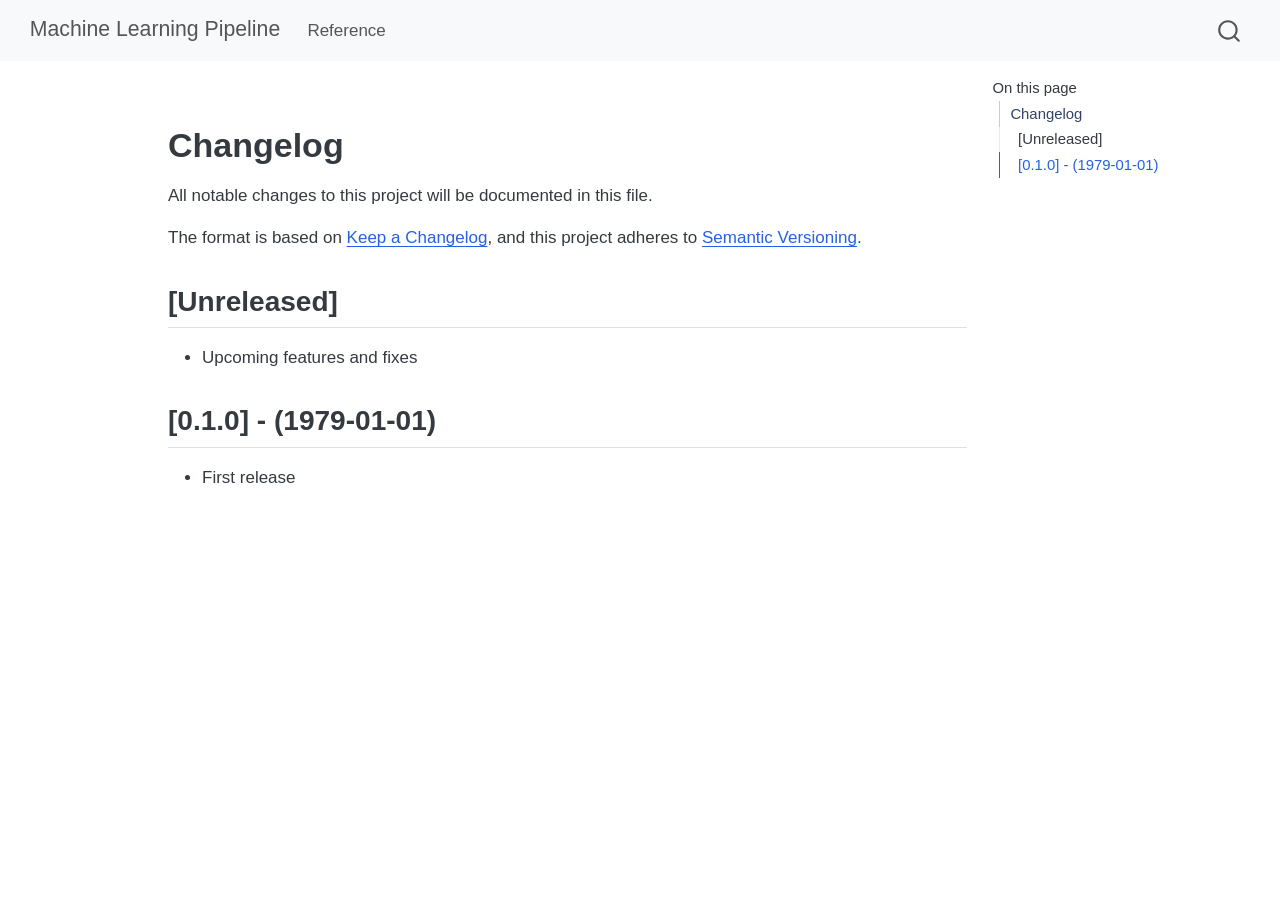
==== index.html @ 41226e07 "Built site for gh-pages" ====
<html xmlns="http://www.w3.org/1999/xhtml">    
  <head>      
    <title>Redirect to CHANGELOG.html</title>      
    <meta http-equiv="refresh" content="0;URL='CHANGELOG.html'" />    
  </head>    
  <body> 
  </body>  
</html>
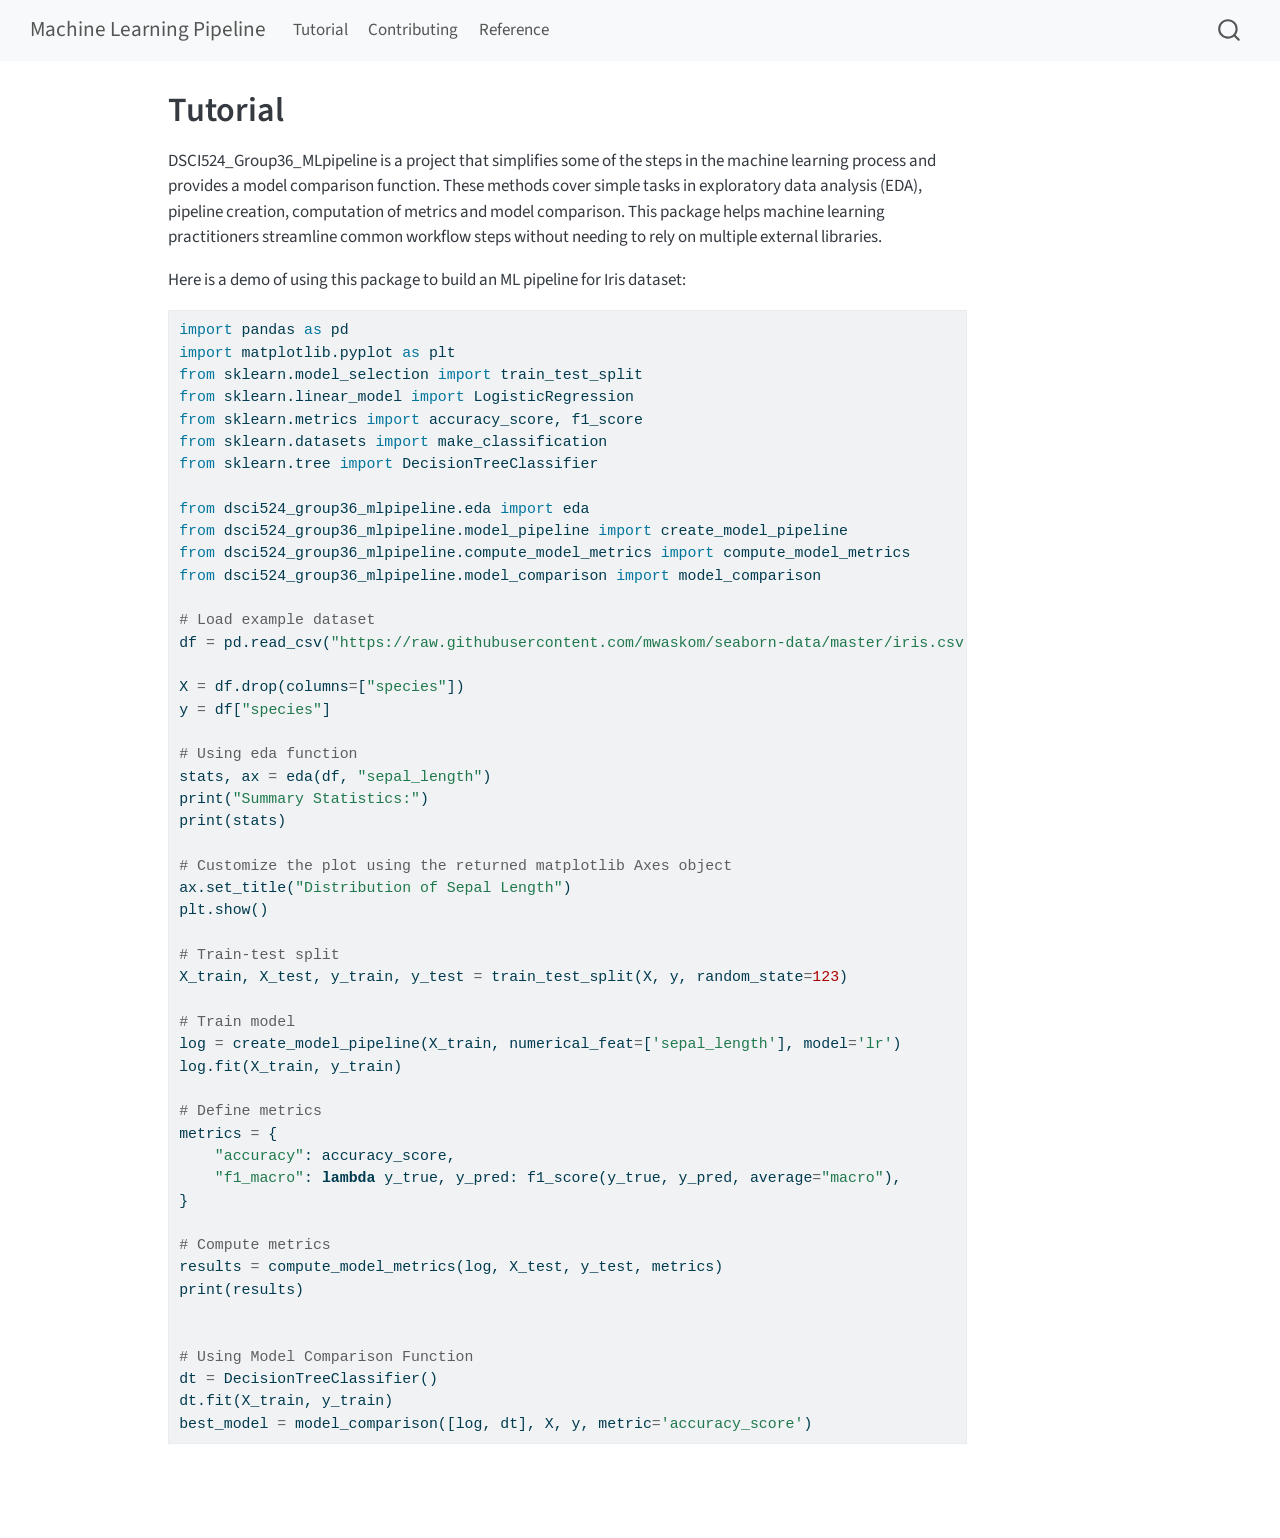
==== commit 51edd1df: "Built site for gh-pages" ====
--- a/index.html
+++ b/index.html
@@ -1,8 +1,636 @@
-<html xmlns="http://www.w3.org/1999/xhtml">    
-  <head>      
-    <title>Redirect to CHANGELOG.html</title>      
-    <meta http-equiv="refresh" content="0;URL='CHANGELOG.html'" />    
-  </head>    
-  <body> 
-  </body>  
-</html>     
+<!DOCTYPE html>
+<html xmlns="http://www.w3.org/1999/xhtml" lang="en" xml:lang="en"><head>
+
+<meta charset="utf-8">
+<meta name="generator" content="quarto-1.8.27">
+
+<meta name="viewport" content="width=device-width, initial-scale=1.0, user-scalable=yes">
+
+
+<title>Tutorial – Machine Learning Pipeline</title>
+<style>
+code{white-space: pre-wrap;}
+span.smallcaps{font-variant: small-caps;}
+div.columns{display: flex; gap: min(4vw, 1.5em);}
+div.column{flex: auto; overflow-x: auto;}
+div.hanging-indent{margin-left: 1.5em; text-indent: -1.5em;}
+ul.task-list{list-style: none;}
+ul.task-list li input[type="checkbox"] {
+  width: 0.8em;
+  margin: 0 0.8em 0.2em -1em; /* quarto-specific, see https://github.com/quarto-dev/quarto-cli/issues/4556 */ 
+  vertical-align: middle;
+}
+/* CSS for syntax highlighting */
+html { -webkit-text-size-adjust: 100%; }
+pre > code.sourceCode { white-space: pre; position: relative; }
+pre > code.sourceCode > span { display: inline-block; line-height: 1.25; }
+pre > code.sourceCode > span:empty { height: 1.2em; }
+.sourceCode { overflow: visible; }
+code.sourceCode > span { color: inherit; text-decoration: inherit; }
+div.sourceCode { margin: 1em 0; }
+pre.sourceCode { margin: 0; }
+@media screen {
+div.sourceCode { overflow: auto; }
+}
+@media print {
+pre > code.sourceCode { white-space: pre-wrap; }
+pre > code.sourceCode > span { text-indent: -5em; padding-left: 5em; }
+}
+pre.numberSource code
+  { counter-reset: source-line 0; }
+pre.numberSource code > span
+  { position: relative; left: -4em; counter-increment: source-line; }
+pre.numberSource code > span > a:first-child::before
+  { content: counter(source-line);
+    position: relative; left: -1em; text-align: right; vertical-align: baseline;
+    border: none; display: inline-block;
+    -webkit-touch-callout: none; -webkit-user-select: none;
+    -khtml-user-select: none; -moz-user-select: none;
+    -ms-user-select: none; user-select: none;
+    padding: 0 4px; width: 4em;
+  }
+pre.numberSource { margin-left: 3em;  padding-left: 4px; }
+div.sourceCode
+  {   }
+@media screen {
+pre > code.sourceCode > span > a:first-child::before { text-decoration: underline; }
+}
+</style>
+
+
+<script src="site_libs/quarto-nav/quarto-nav.js"></script>
+<script src="site_libs/quarto-nav/headroom.min.js"></script>
+<script src="site_libs/clipboard/clipboard.min.js"></script>
+<script src="site_libs/quarto-search/autocomplete.umd.js"></script>
+<script src="site_libs/quarto-search/fuse.min.js"></script>
+<script src="site_libs/quarto-search/quarto-search.js"></script>
+<meta name="quarto:offset" content="./">
+<script src="site_libs/quarto-html/quarto.js" type="module"></script>
+<script src="site_libs/quarto-html/tabsets/tabsets.js" type="module"></script>
+<script src="site_libs/quarto-html/axe/axe-check.js" type="module"></script>
+<script src="site_libs/quarto-html/popper.min.js"></script>
+<script src="site_libs/quarto-html/tippy.umd.min.js"></script>
+<script src="site_libs/quarto-html/anchor.min.js"></script>
+<link href="site_libs/quarto-html/tippy.css" rel="stylesheet">
+<link href="site_libs/quarto-html/quarto-syntax-highlighting-ed96de9b727972fe78a7b5d16c58bf87.css" rel="stylesheet" id="quarto-text-highlighting-styles">
+<script src="site_libs/bootstrap/bootstrap.min.js"></script>
+<link href="site_libs/bootstrap/bootstrap-icons.css" rel="stylesheet">
+<link href="site_libs/bootstrap/bootstrap-0b37c64f34216b628666a8dac638b53b.min.css" rel="stylesheet" append-hash="true" id="quarto-bootstrap" data-mode="light">
+<script id="quarto-search-options" type="application/json">{
+  "location": "navbar",
+  "copy-button": false,
+  "collapse-after": 3,
+  "panel-placement": "end",
+  "type": "overlay",
+  "limit": 50,
+  "keyboard-shortcut": [
+    "f",
+    "/",
+    "s"
+  ],
+  "show-item-context": false,
+  "language": {
+    "search-no-results-text": "No results",
+    "search-matching-documents-text": "matching documents",
+    "search-copy-link-title": "Copy link to search",
+    "search-hide-matches-text": "Hide additional matches",
+    "search-more-match-text": "more match in this document",
+    "search-more-matches-text": "more matches in this document",
+    "search-clear-button-title": "Clear",
+    "search-text-placeholder": "",
+    "search-detached-cancel-button-title": "Cancel",
+    "search-submit-button-title": "Submit",
+    "search-label": "Search"
+  }
+}</script>
+
+
+</head>
+
+<body class="nav-fixed quarto-light">
+
+<div id="quarto-search-results"></div>
+  <header id="quarto-header" class="headroom fixed-top">
+    <nav class="navbar navbar-expand-lg " data-bs-theme="dark">
+      <div class="navbar-container container-fluid">
+      <div class="navbar-brand-container mx-auto">
+    <a class="navbar-brand" href="./index.html">
+    <span class="navbar-title">Machine Learning Pipeline</span>
+    </a>
+  </div>
+            <div id="quarto-search" class="" title="Search"></div>
+          <button class="navbar-toggler" type="button" data-bs-toggle="collapse" data-bs-target="#navbarCollapse" aria-controls="navbarCollapse" role="menu" aria-expanded="false" aria-label="Toggle navigation" onclick="if (window.quartoToggleHeadroom) { window.quartoToggleHeadroom(); }">
+  <span class="navbar-toggler-icon"></span>
+</button>
+          <div class="collapse navbar-collapse" id="navbarCollapse">
+            <ul class="navbar-nav navbar-nav-scroll me-auto">
+  <li class="nav-item">
+    <a class="nav-link" href="./tutorial.html"> 
+<span class="menu-text">Tutorial</span></a>
+  </li>  
+  <li class="nav-item">
+    <a class="nav-link" href="./CONTRIBUTING.html"> 
+<span class="menu-text">Contributing</span></a>
+  </li>  
+  <li class="nav-item">
+    <a class="nav-link" href="./reference/index.html"> 
+<span class="menu-text">Reference</span></a>
+  </li>  
+</ul>
+          </div> <!-- /navcollapse -->
+            <div class="quarto-navbar-tools">
+</div>
+      </div> <!-- /container-fluid -->
+    </nav>
+</header>
+<!-- content -->
+<div id="quarto-content" class="quarto-container page-columns page-rows-contents page-layout-article page-navbar">
+<!-- sidebar -->
+<!-- margin-sidebar -->
+    <div id="quarto-margin-sidebar" class="sidebar margin-sidebar zindex-bottom">
+        
+    </div>
+<!-- main -->
+<main class="content" id="quarto-document-content">
+
+<header id="title-block-header" class="quarto-title-block default">
+<div class="quarto-title">
+<h1 class="title">Tutorial</h1>
+</div>
+
+
+
+<div class="quarto-title-meta">
+
+    
+  
+    
+  </div>
+  
+
+
+</header>
+
+
+<p>DSCI524_Group36_MLpipeline is a project that simplifies some of the steps in the machine learning process and provides a model comparison function. These methods cover simple tasks in exploratory data analysis (EDA), pipeline creation, computation of metrics and model comparison. This package helps machine learning practitioners streamline common workflow steps without needing to rely on multiple external libraries.</p>
+<p>Here is a demo of using this package to build an ML pipeline for Iris dataset:</p>
+<div class="code-copy-outer-scaffold"><div class="sourceCode" id="cb1"><pre class="sourceCode python code-with-copy"><code class="sourceCode python"><span id="cb1-1"><a href="#cb1-1" aria-hidden="true" tabindex="-1"></a><span class="im">import</span> pandas <span class="im">as</span> pd</span>
+<span id="cb1-2"><a href="#cb1-2" aria-hidden="true" tabindex="-1"></a><span class="im">import</span> matplotlib.pyplot <span class="im">as</span> plt</span>
+<span id="cb1-3"><a href="#cb1-3" aria-hidden="true" tabindex="-1"></a><span class="im">from</span> sklearn.model_selection <span class="im">import</span> train_test_split</span>
+<span id="cb1-4"><a href="#cb1-4" aria-hidden="true" tabindex="-1"></a><span class="im">from</span> sklearn.linear_model <span class="im">import</span> LogisticRegression</span>
+<span id="cb1-5"><a href="#cb1-5" aria-hidden="true" tabindex="-1"></a><span class="im">from</span> sklearn.metrics <span class="im">import</span> accuracy_score, f1_score</span>
+<span id="cb1-6"><a href="#cb1-6" aria-hidden="true" tabindex="-1"></a><span class="im">from</span> sklearn.datasets <span class="im">import</span> make_classification</span>
+<span id="cb1-7"><a href="#cb1-7" aria-hidden="true" tabindex="-1"></a><span class="im">from</span> sklearn.tree <span class="im">import</span> DecisionTreeClassifier</span>
+<span id="cb1-8"><a href="#cb1-8" aria-hidden="true" tabindex="-1"></a></span>
+<span id="cb1-9"><a href="#cb1-9" aria-hidden="true" tabindex="-1"></a><span class="im">from</span> dsci524_group36_mlpipeline.eda <span class="im">import</span> eda</span>
+<span id="cb1-10"><a href="#cb1-10" aria-hidden="true" tabindex="-1"></a><span class="im">from</span> dsci524_group36_mlpipeline.model_pipeline <span class="im">import</span> create_model_pipeline</span>
+<span id="cb1-11"><a href="#cb1-11" aria-hidden="true" tabindex="-1"></a><span class="im">from</span> dsci524_group36_mlpipeline.compute_model_metrics <span class="im">import</span> compute_model_metrics </span>
+<span id="cb1-12"><a href="#cb1-12" aria-hidden="true" tabindex="-1"></a><span class="im">from</span> dsci524_group36_mlpipeline.model_comparison <span class="im">import</span> model_comparison</span>
+<span id="cb1-13"><a href="#cb1-13" aria-hidden="true" tabindex="-1"></a></span>
+<span id="cb1-14"><a href="#cb1-14" aria-hidden="true" tabindex="-1"></a><span class="co"># Load example dataset</span></span>
+<span id="cb1-15"><a href="#cb1-15" aria-hidden="true" tabindex="-1"></a>df <span class="op">=</span> pd.read_csv(<span class="st">"https://raw.githubusercontent.com/mwaskom/seaborn-data/master/iris.csv"</span>)</span>
+<span id="cb1-16"><a href="#cb1-16" aria-hidden="true" tabindex="-1"></a></span>
+<span id="cb1-17"><a href="#cb1-17" aria-hidden="true" tabindex="-1"></a>X <span class="op">=</span> df.drop(columns<span class="op">=</span>[<span class="st">"species"</span>])</span>
+<span id="cb1-18"><a href="#cb1-18" aria-hidden="true" tabindex="-1"></a>y <span class="op">=</span> df[<span class="st">"species"</span>]</span>
+<span id="cb1-19"><a href="#cb1-19" aria-hidden="true" tabindex="-1"></a></span>
+<span id="cb1-20"><a href="#cb1-20" aria-hidden="true" tabindex="-1"></a><span class="co"># Using eda function</span></span>
+<span id="cb1-21"><a href="#cb1-21" aria-hidden="true" tabindex="-1"></a>stats, ax <span class="op">=</span> eda(df, <span class="st">"sepal_length"</span>)</span>
+<span id="cb1-22"><a href="#cb1-22" aria-hidden="true" tabindex="-1"></a><span class="bu">print</span>(<span class="st">"Summary Statistics:"</span>)</span>
+<span id="cb1-23"><a href="#cb1-23" aria-hidden="true" tabindex="-1"></a><span class="bu">print</span>(stats)</span>
+<span id="cb1-24"><a href="#cb1-24" aria-hidden="true" tabindex="-1"></a></span>
+<span id="cb1-25"><a href="#cb1-25" aria-hidden="true" tabindex="-1"></a><span class="co"># Customize the plot using the returned matplotlib Axes object</span></span>
+<span id="cb1-26"><a href="#cb1-26" aria-hidden="true" tabindex="-1"></a>ax.set_title(<span class="st">"Distribution of Sepal Length"</span>)</span>
+<span id="cb1-27"><a href="#cb1-27" aria-hidden="true" tabindex="-1"></a>plt.show()</span>
+<span id="cb1-28"><a href="#cb1-28" aria-hidden="true" tabindex="-1"></a></span>
+<span id="cb1-29"><a href="#cb1-29" aria-hidden="true" tabindex="-1"></a><span class="co"># Train-test split</span></span>
+<span id="cb1-30"><a href="#cb1-30" aria-hidden="true" tabindex="-1"></a>X_train, X_test, y_train, y_test <span class="op">=</span> train_test_split(X, y, random_state<span class="op">=</span><span class="dv">123</span>)</span>
+<span id="cb1-31"><a href="#cb1-31" aria-hidden="true" tabindex="-1"></a></span>
+<span id="cb1-32"><a href="#cb1-32" aria-hidden="true" tabindex="-1"></a><span class="co"># Train model</span></span>
+<span id="cb1-33"><a href="#cb1-33" aria-hidden="true" tabindex="-1"></a>log <span class="op">=</span> create_model_pipeline(X_train, numerical_feat<span class="op">=</span>[<span class="st">'sepal_length'</span>], model<span class="op">=</span><span class="st">'lr'</span>)</span>
+<span id="cb1-34"><a href="#cb1-34" aria-hidden="true" tabindex="-1"></a>log.fit(X_train, y_train)</span>
+<span id="cb1-35"><a href="#cb1-35" aria-hidden="true" tabindex="-1"></a></span>
+<span id="cb1-36"><a href="#cb1-36" aria-hidden="true" tabindex="-1"></a><span class="co"># Define metrics</span></span>
+<span id="cb1-37"><a href="#cb1-37" aria-hidden="true" tabindex="-1"></a>metrics <span class="op">=</span> {</span>
+<span id="cb1-38"><a href="#cb1-38" aria-hidden="true" tabindex="-1"></a>    <span class="st">"accuracy"</span>: accuracy_score,</span>
+<span id="cb1-39"><a href="#cb1-39" aria-hidden="true" tabindex="-1"></a>    <span class="st">"f1_macro"</span>: <span class="kw">lambda</span> y_true, y_pred: f1_score(y_true, y_pred, average<span class="op">=</span><span class="st">"macro"</span>),</span>
+<span id="cb1-40"><a href="#cb1-40" aria-hidden="true" tabindex="-1"></a>}</span>
+<span id="cb1-41"><a href="#cb1-41" aria-hidden="true" tabindex="-1"></a></span>
+<span id="cb1-42"><a href="#cb1-42" aria-hidden="true" tabindex="-1"></a><span class="co"># Compute metrics</span></span>
+<span id="cb1-43"><a href="#cb1-43" aria-hidden="true" tabindex="-1"></a>results <span class="op">=</span> compute_model_metrics(log, X_test, y_test, metrics)</span>
+<span id="cb1-44"><a href="#cb1-44" aria-hidden="true" tabindex="-1"></a><span class="bu">print</span>(results)</span>
+<span id="cb1-45"><a href="#cb1-45" aria-hidden="true" tabindex="-1"></a></span>
+<span id="cb1-46"><a href="#cb1-46" aria-hidden="true" tabindex="-1"></a></span>
+<span id="cb1-47"><a href="#cb1-47" aria-hidden="true" tabindex="-1"></a><span class="co"># Using Model Comparison Function</span></span>
+<span id="cb1-48"><a href="#cb1-48" aria-hidden="true" tabindex="-1"></a>dt <span class="op">=</span> DecisionTreeClassifier()</span>
+<span id="cb1-49"><a href="#cb1-49" aria-hidden="true" tabindex="-1"></a>dt.fit(X_train, y_train)</span>
+<span id="cb1-50"><a href="#cb1-50" aria-hidden="true" tabindex="-1"></a>best_model <span class="op">=</span> model_comparison([log, dt], X, y, metric<span class="op">=</span><span class="st">'accuracy_score'</span>)</span></code></pre></div><button title="Copy to Clipboard" class="code-copy-button"><i class="bi"></i></button></div>
+
+
+
+</main> <!-- /main -->
+<script id="quarto-html-after-body" type="application/javascript">
+  window.document.addEventListener("DOMContentLoaded", function (event) {
+    const icon = "";
+    const anchorJS = new window.AnchorJS();
+    anchorJS.options = {
+      placement: 'right',
+      icon: icon
+    };
+    anchorJS.add('.anchored');
+    const isCodeAnnotation = (el) => {
+      for (const clz of el.classList) {
+        if (clz.startsWith('code-annotation-')) {                     
+          return true;
+        }
+      }
+      return false;
+    }
+    const onCopySuccess = function(e) {
+      // button target
+      const button = e.trigger;
+      // don't keep focus
+      button.blur();
+      // flash "checked"
+      button.classList.add('code-copy-button-checked');
+      var currentTitle = button.getAttribute("title");
+      button.setAttribute("title", "Copied!");
+      let tooltip;
+      if (window.bootstrap) {
+        button.setAttribute("data-bs-toggle", "tooltip");
+        button.setAttribute("data-bs-placement", "left");
+        button.setAttribute("data-bs-title", "Copied!");
+        tooltip = new bootstrap.Tooltip(button, 
+          { trigger: "manual", 
+            customClass: "code-copy-button-tooltip",
+            offset: [0, -8]});
+        tooltip.show();    
+      }
+      setTimeout(function() {
+        if (tooltip) {
+          tooltip.hide();
+          button.removeAttribute("data-bs-title");
+          button.removeAttribute("data-bs-toggle");
+          button.removeAttribute("data-bs-placement");
+        }
+        button.setAttribute("title", currentTitle);
+        button.classList.remove('code-copy-button-checked');
+      }, 1000);
+      // clear code selection
+      e.clearSelection();
+    }
+    const getTextToCopy = function(trigger) {
+      const outerScaffold = trigger.parentElement.cloneNode(true);
+      const codeEl = outerScaffold.querySelector('code');
+      for (const childEl of codeEl.children) {
+        if (isCodeAnnotation(childEl)) {
+          childEl.remove();
+        }
+      }
+      return codeEl.innerText;
+    }
+    const clipboard = new window.ClipboardJS('.code-copy-button:not([data-in-quarto-modal])', {
+      text: getTextToCopy
+    });
+    clipboard.on('success', onCopySuccess);
+    if (window.document.getElementById('quarto-embedded-source-code-modal')) {
+      const clipboardModal = new window.ClipboardJS('.code-copy-button[data-in-quarto-modal]', {
+        text: getTextToCopy,
+        container: window.document.getElementById('quarto-embedded-source-code-modal')
+      });
+      clipboardModal.on('success', onCopySuccess);
+    }
+      var localhostRegex = new RegExp(/^(?:http|https):\/\/localhost\:?[0-9]*\//);
+      var mailtoRegex = new RegExp(/^mailto:/);
+        var filterRegex = new RegExp("https:\/\/UBC-MDS\.github\.io\/DSCI524_Group36_MLpipeline\/");
+      var isInternal = (href) => {
+          return filterRegex.test(href) || localhostRegex.test(href) || mailtoRegex.test(href);
+      }
+      // Inspect non-navigation links and adorn them if external
+     var links = window.document.querySelectorAll('a[href]:not(.nav-link):not(.navbar-brand):not(.toc-action):not(.sidebar-link):not(.sidebar-item-toggle):not(.pagination-link):not(.no-external):not([aria-hidden]):not(.dropdown-item):not(.quarto-navigation-tool):not(.about-link)');
+      for (var i=0; i<links.length; i++) {
+        const link = links[i];
+        if (!isInternal(link.href)) {
+          // undo the damage that might have been done by quarto-nav.js in the case of
+          // links that we want to consider external
+          if (link.dataset.originalHref !== undefined) {
+            link.href = link.dataset.originalHref;
+          }
+        }
+      }
+    function tippyHover(el, contentFn, onTriggerFn, onUntriggerFn) {
+      const config = {
+        allowHTML: true,
+        maxWidth: 500,
+        delay: 100,
+        arrow: false,
+        appendTo: function(el) {
+            return el.parentElement;
+        },
+        interactive: true,
+        interactiveBorder: 10,
+        theme: 'quarto',
+        placement: 'bottom-start',
+      };
+      if (contentFn) {
+        config.content = contentFn;
+      }
+      if (onTriggerFn) {
+        config.onTrigger = onTriggerFn;
+      }
+      if (onUntriggerFn) {
+        config.onUntrigger = onUntriggerFn;
+      }
+      window.tippy(el, config); 
+    }
+    const noterefs = window.document.querySelectorAll('a[role="doc-noteref"]');
+    for (var i=0; i<noterefs.length; i++) {
+      const ref = noterefs[i];
+      tippyHover(ref, function() {
+        // use id or data attribute instead here
+        let href = ref.getAttribute('data-footnote-href') || ref.getAttribute('href');
+        try { href = new URL(href).hash; } catch {}
+        const id = href.replace(/^#\/?/, "");
+        const note = window.document.getElementById(id);
+        if (note) {
+          return note.innerHTML;
+        } else {
+          return "";
+        }
+      });
+    }
+    const xrefs = window.document.querySelectorAll('a.quarto-xref');
+    const processXRef = (id, note) => {
+      // Strip column container classes
+      const stripColumnClz = (el) => {
+        el.classList.remove("page-full", "page-columns");
+        if (el.children) {
+          for (const child of el.children) {
+            stripColumnClz(child);
+          }
+        }
+      }
+      stripColumnClz(note)
+      if (id === null || id.startsWith('sec-')) {
+        // Special case sections, only their first couple elements
+        const container = document.createElement("div");
+        if (note.children && note.children.length > 2) {
+          container.appendChild(note.children[0].cloneNode(true));
+          for (let i = 1; i < note.children.length; i++) {
+            const child = note.children[i];
+            if (child.tagName === "P" && child.innerText === "") {
+              continue;
+            } else {
+              container.appendChild(child.cloneNode(true));
+              break;
+            }
+          }
+          if (window.Quarto?.typesetMath) {
+            window.Quarto.typesetMath(container);
+          }
+          return container.innerHTML
+        } else {
+          if (window.Quarto?.typesetMath) {
+            window.Quarto.typesetMath(note);
+          }
+          return note.innerHTML;
+        }
+      } else {
+        // Remove any anchor links if they are present
+        const anchorLink = note.querySelector('a.anchorjs-link');
+        if (anchorLink) {
+          anchorLink.remove();
+        }
+        if (window.Quarto?.typesetMath) {
+          window.Quarto.typesetMath(note);
+        }
+        if (note.classList.contains("callout")) {
+          return note.outerHTML;
+        } else {
+          return note.innerHTML;
+        }
+      }
+    }
+    for (var i=0; i<xrefs.length; i++) {
+      const xref = xrefs[i];
+      tippyHover(xref, undefined, function(instance) {
+        instance.disable();
+        let url = xref.getAttribute('href');
+        let hash = undefined; 
+        if (url.startsWith('#')) {
+          hash = url;
+        } else {
+          try { hash = new URL(url).hash; } catch {}
+        }
+        if (hash) {
+          const id = hash.replace(/^#\/?/, "");
+          const note = window.document.getElementById(id);
+          if (note !== null) {
+            try {
+              const html = processXRef(id, note.cloneNode(true));
+              instance.setContent(html);
+            } finally {
+              instance.enable();
+              instance.show();
+            }
+          } else {
+            // See if we can fetch this
+            fetch(url.split('#')[0])
+            .then(res => res.text())
+            .then(html => {
+              const parser = new DOMParser();
+              const htmlDoc = parser.parseFromString(html, "text/html");
+              const note = htmlDoc.getElementById(id);
+              if (note !== null) {
+                const html = processXRef(id, note);
+                instance.setContent(html);
+              } 
+            }).finally(() => {
+              instance.enable();
+              instance.show();
+            });
+          }
+        } else {
+          // See if we can fetch a full url (with no hash to target)
+          // This is a special case and we should probably do some content thinning / targeting
+          fetch(url)
+          .then(res => res.text())
+          .then(html => {
+            const parser = new DOMParser();
+            const htmlDoc = parser.parseFromString(html, "text/html");
+            const note = htmlDoc.querySelector('main.content');
+            if (note !== null) {
+              // This should only happen for chapter cross references
+              // (since there is no id in the URL)
+              // remove the first header
+              if (note.children.length > 0 && note.children[0].tagName === "HEADER") {
+                note.children[0].remove();
+              }
+              const html = processXRef(null, note);
+              instance.setContent(html);
+            } 
+          }).finally(() => {
+            instance.enable();
+            instance.show();
+          });
+        }
+      }, function(instance) {
+      });
+    }
+        let selectedAnnoteEl;
+        const selectorForAnnotation = ( cell, annotation) => {
+          let cellAttr = 'data-code-cell="' + cell + '"';
+          let lineAttr = 'data-code-annotation="' +  annotation + '"';
+          const selector = 'span[' + cellAttr + '][' + lineAttr + ']';
+          return selector;
+        }
+        const selectCodeLines = (annoteEl) => {
+          const doc = window.document;
+          const targetCell = annoteEl.getAttribute("data-target-cell");
+          const targetAnnotation = annoteEl.getAttribute("data-target-annotation");
+          const annoteSpan = window.document.querySelector(selectorForAnnotation(targetCell, targetAnnotation));
+          const lines = annoteSpan.getAttribute("data-code-lines").split(",");
+          const lineIds = lines.map((line) => {
+            return targetCell + "-" + line;
+          })
+          let top = null;
+          let height = null;
+          let parent = null;
+          if (lineIds.length > 0) {
+              //compute the position of the single el (top and bottom and make a div)
+              const el = window.document.getElementById(lineIds[0]);
+              top = el.offsetTop;
+              height = el.offsetHeight;
+              parent = el.parentElement.parentElement;
+            if (lineIds.length > 1) {
+              const lastEl = window.document.getElementById(lineIds[lineIds.length - 1]);
+              const bottom = lastEl.offsetTop + lastEl.offsetHeight;
+              height = bottom - top;
+            }
+            if (top !== null && height !== null && parent !== null) {
+              // cook up a div (if necessary) and position it 
+              let div = window.document.getElementById("code-annotation-line-highlight");
+              if (div === null) {
+                div = window.document.createElement("div");
+                div.setAttribute("id", "code-annotation-line-highlight");
+                div.style.position = 'absolute';
+                parent.appendChild(div);
+              }
+              div.style.top = top - 2 + "px";
+              div.style.height = height + 4 + "px";
+              div.style.left = 0;
+              let gutterDiv = window.document.getElementById("code-annotation-line-highlight-gutter");
+              if (gutterDiv === null) {
+                gutterDiv = window.document.createElement("div");
+                gutterDiv.setAttribute("id", "code-annotation-line-highlight-gutter");
+                gutterDiv.style.position = 'absolute';
+                const codeCell = window.document.getElementById(targetCell);
+                const gutter = codeCell.querySelector('.code-annotation-gutter');
+                gutter.appendChild(gutterDiv);
+              }
+              gutterDiv.style.top = top - 2 + "px";
+              gutterDiv.style.height = height + 4 + "px";
+            }
+            selectedAnnoteEl = annoteEl;
+          }
+        };
+        const unselectCodeLines = () => {
+          const elementsIds = ["code-annotation-line-highlight", "code-annotation-line-highlight-gutter"];
+          elementsIds.forEach((elId) => {
+            const div = window.document.getElementById(elId);
+            if (div) {
+              div.remove();
+            }
+          });
+          selectedAnnoteEl = undefined;
+        };
+          // Handle positioning of the toggle
+      window.addEventListener(
+        "resize",
+        throttle(() => {
+          elRect = undefined;
+          if (selectedAnnoteEl) {
+            selectCodeLines(selectedAnnoteEl);
+          }
+        }, 10)
+      );
+      function throttle(fn, ms) {
+      let throttle = false;
+      let timer;
+        return (...args) => {
+          if(!throttle) { // first call gets through
+              fn.apply(this, args);
+              throttle = true;
+          } else { // all the others get throttled
+              if(timer) clearTimeout(timer); // cancel #2
+              timer = setTimeout(() => {
+                fn.apply(this, args);
+                timer = throttle = false;
+              }, ms);
+          }
+        };
+      }
+        // Attach click handler to the DT
+        const annoteDls = window.document.querySelectorAll('dt[data-target-cell]');
+        for (const annoteDlNode of annoteDls) {
+          annoteDlNode.addEventListener('click', (event) => {
+            const clickedEl = event.target;
+            if (clickedEl !== selectedAnnoteEl) {
+              unselectCodeLines();
+              const activeEl = window.document.querySelector('dt[data-target-cell].code-annotation-active');
+              if (activeEl) {
+                activeEl.classList.remove('code-annotation-active');
+              }
+              selectCodeLines(clickedEl);
+              clickedEl.classList.add('code-annotation-active');
+            } else {
+              // Unselect the line
+              unselectCodeLines();
+              clickedEl.classList.remove('code-annotation-active');
+            }
+          });
+        }
+    const findCites = (el) => {
+      const parentEl = el.parentElement;
+      if (parentEl) {
+        const cites = parentEl.dataset.cites;
+        if (cites) {
+          return {
+            el,
+            cites: cites.split(' ')
+          };
+        } else {
+          return findCites(el.parentElement)
+        }
+      } else {
+        return undefined;
+      }
+    };
+    var bibliorefs = window.document.querySelectorAll('a[role="doc-biblioref"]');
+    for (var i=0; i<bibliorefs.length; i++) {
+      const ref = bibliorefs[i];
+      const citeInfo = findCites(ref);
+      if (citeInfo) {
+        tippyHover(citeInfo.el, function() {
+          var popup = window.document.createElement('div');
+          citeInfo.cites.forEach(function(cite) {
+            var citeDiv = window.document.createElement('div');
+            citeDiv.classList.add('hanging-indent');
+            citeDiv.classList.add('csl-entry');
+            var biblioDiv = window.document.getElementById('ref-' + cite);
+            if (biblioDiv) {
+              citeDiv.innerHTML = biblioDiv.innerHTML;
+            }
+            popup.appendChild(citeDiv);
+          });
+          return popup.innerHTML;
+        });
+      }
+    }
+  });
+  </script>
+</div> <!-- /content -->
+
+
+
+
+</body></html>
--- a/site_libs/quarto-html/tippy.css
+++ b/site_libs/quarto-html/tippy.css
@@ -0,0 +1 @@
+.tippy-box[data-animation=fade][data-state=hidden]{opacity:0}[data-tippy-root]{max-width:calc(100vw - 10px)}.tippy-box{position:relative;background-color:#333;color:#fff;border-radius:4px;font-size:14px;line-height:1.4;white-space:normal;outline:0;transition-property:transform,visibility,opacity}.tippy-box[data-placement^=top]>.tippy-arrow{bottom:0}.tippy-box[data-placement^=top]>.tippy-arrow:before{bottom:-7px;left:0;border-width:8px 8px 0;border-top-color:initial;transform-origin:center top}.tippy-box[data-placement^=bottom]>.tippy-arrow{top:0}.tippy-box[data-placement^=bottom]>.tippy-arrow:before{top:-7px;left:0;border-width:0 8px 8px;border-bottom-color:initial;transform-origin:center bottom}.tippy-box[data-placement^=left]>.tippy-arrow{right:0}.tippy-box[data-placement^=left]>.tippy-arrow:before{border-width:8px 0 8px 8px;border-left-color:initial;right:-7px;transform-origin:center left}.tippy-box[data-placement^=right]>.tippy-arrow{left:0}.tippy-box[data-placement^=right]>.tippy-arrow:before{left:-7px;border-width:8px 8px 8px 0;border-right-color:initial;transform-origin:center right}.tippy-box[data-inertia][data-state=visible]{transition-timing-function:cubic-bezier(.54,1.5,.38,1.11)}.tippy-arrow{width:16px;height:16px;color:#333}.tippy-arrow:before{content:"";position:absolute;border-color:transparent;border-style:solid}.tippy-content{position:relative;padding:5px 9px;z-index:1}
--- a/site_libs/quarto-html/quarto-syntax-highlighting-ed96de9b727972fe78a7b5d16c58bf87.css
+++ b/site_libs/quarto-html/quarto-syntax-highlighting-ed96de9b727972fe78a7b5d16c58bf87.css
@@ -0,0 +1,236 @@
+/* quarto syntax highlight colors */
+:root {
+  --quarto-hl-ot-color: #003B4F;
+  --quarto-hl-at-color: #657422;
+  --quarto-hl-ss-color: #20794D;
+  --quarto-hl-an-color: #5E5E5E;
+  --quarto-hl-fu-color: #4758AB;
+  --quarto-hl-st-color: #20794D;
+  --quarto-hl-cf-color: #003B4F;
+  --quarto-hl-op-color: #5E5E5E;
+  --quarto-hl-er-color: #AD0000;
+  --quarto-hl-bn-color: #AD0000;
+  --quarto-hl-al-color: #AD0000;
+  --quarto-hl-va-color: #111111;
+  --quarto-hl-bu-color: inherit;
+  --quarto-hl-ex-color: inherit;
+  --quarto-hl-pp-color: #AD0000;
+  --quarto-hl-in-color: #5E5E5E;
+  --quarto-hl-vs-color: #20794D;
+  --quarto-hl-wa-color: #5E5E5E;
+  --quarto-hl-do-color: #5E5E5E;
+  --quarto-hl-im-color: #00769E;
+  --quarto-hl-ch-color: #20794D;
+  --quarto-hl-dt-color: #AD0000;
+  --quarto-hl-fl-color: #AD0000;
+  --quarto-hl-co-color: #5E5E5E;
+  --quarto-hl-cv-color: #5E5E5E;
+  --quarto-hl-cn-color: #8f5902;
+  --quarto-hl-sc-color: #5E5E5E;
+  --quarto-hl-dv-color: #AD0000;
+  --quarto-hl-kw-color: #003B4F;
+}
+
+/* other quarto variables */
+:root {
+  --quarto-font-monospace: SFMono-Regular, Menlo, Monaco, Consolas, "Liberation Mono", "Courier New", monospace;
+}
+
+/* syntax highlight based on Pandoc's rules */
+pre > code.sourceCode > span {
+  color: #003B4F;
+}
+
+code.sourceCode > span {
+  color: #003B4F;
+}
+
+div.sourceCode,
+div.sourceCode pre.sourceCode {
+  color: #003B4F;
+}
+
+/* Normal */
+code span {
+  color: #003B4F;
+}
+
+/* Alert */
+code span.al {
+  color: #AD0000;
+  font-style: inherit;
+}
+
+/* Annotation */
+code span.an {
+  color: #5E5E5E;
+  font-style: inherit;
+}
+
+/* Attribute */
+code span.at {
+  color: #657422;
+  font-style: inherit;
+}
+
+/* BaseN */
+code span.bn {
+  color: #AD0000;
+  font-style: inherit;
+}
+
+/* BuiltIn */
+code span.bu {
+  font-style: inherit;
+}
+
+/* ControlFlow */
+code span.cf {
+  color: #003B4F;
+  font-weight: bold;
+  font-style: inherit;
+}
+
+/* Char */
+code span.ch {
+  color: #20794D;
+  font-style: inherit;
+}
+
+/* Constant */
+code span.cn {
+  color: #8f5902;
+  font-style: inherit;
+}
+
+/* Comment */
+code span.co {
+  color: #5E5E5E;
+  font-style: inherit;
+}
+
+/* CommentVar */
+code span.cv {
+  color: #5E5E5E;
+  font-style: italic;
+}
+
+/* Documentation */
+code span.do {
+  color: #5E5E5E;
+  font-style: italic;
+}
+
+/* DataType */
+code span.dt {
+  color: #AD0000;
+  font-style: inherit;
+}
+
+/* DecVal */
+code span.dv {
+  color: #AD0000;
+  font-style: inherit;
+}
+
+/* Error */
+code span.er {
+  color: #AD0000;
+  font-style: inherit;
+}
+
+/* Extension */
+code span.ex {
+  font-style: inherit;
+}
+
+/* Float */
+code span.fl {
+  color: #AD0000;
+  font-style: inherit;
+}
+
+/* Function */
+code span.fu {
+  color: #4758AB;
+  font-style: inherit;
+}
+
+/* Import */
+code span.im {
+  color: #00769E;
+  font-style: inherit;
+}
+
+/* Information */
+code span.in {
+  color: #5E5E5E;
+  font-style: inherit;
+}
+
+/* Keyword */
+code span.kw {
+  color: #003B4F;
+  font-weight: bold;
+  font-style: inherit;
+}
+
+/* Operator */
+code span.op {
+  color: #5E5E5E;
+  font-style: inherit;
+}
+
+/* Other */
+code span.ot {
+  color: #003B4F;
+  font-style: inherit;
+}
+
+/* Preprocessor */
+code span.pp {
+  color: #AD0000;
+  font-style: inherit;
+}
+
+/* SpecialChar */
+code span.sc {
+  color: #5E5E5E;
+  font-style: inherit;
+}
+
+/* SpecialString */
+code span.ss {
+  color: #20794D;
+  font-style: inherit;
+}
+
+/* String */
+code span.st {
+  color: #20794D;
+  font-style: inherit;
+}
+
+/* Variable */
+code span.va {
+  color: #111111;
+  font-style: inherit;
+}
+
+/* VerbatimString */
+code span.vs {
+  color: #20794D;
+  font-style: inherit;
+}
+
+/* Warning */
+code span.wa {
+  color: #5E5E5E;
+  font-style: italic;
+}
+
+.prevent-inlining {
+  content: "</";
+}
+
+/*# sourceMappingURL=0920dd6d7437995b8cdf7429764427b1.css.map */
